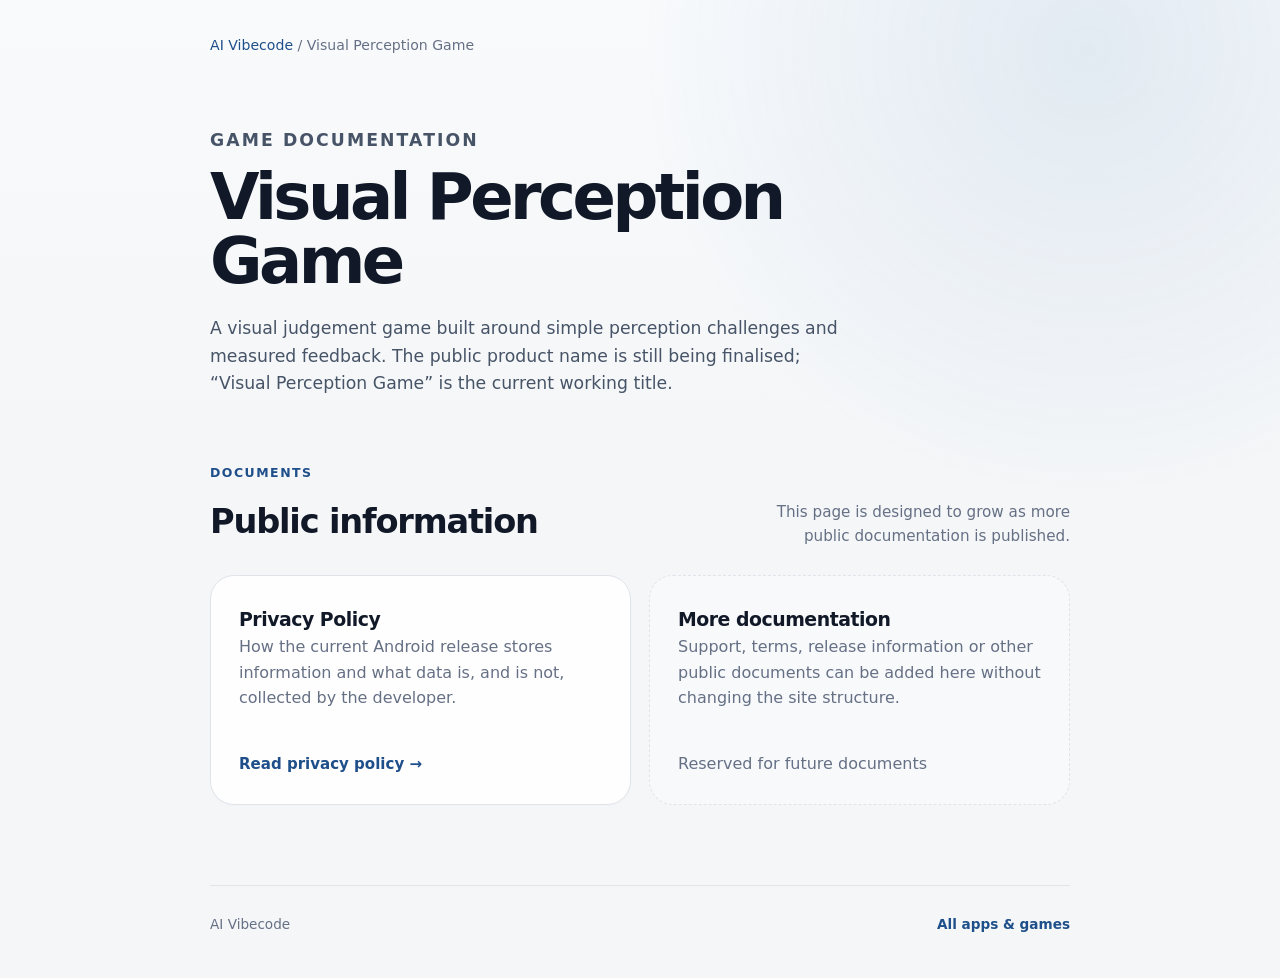
==== apps/visual-perception-game/index.html @ 9c9b0a5e "Build AI Vibecode public docs site for GitHub Pages" ====
<!doctype html>
<html lang="en">
  <head>
    <meta charset="utf-8" />
    <meta name="viewport" content="width=device-width, initial-scale=1" />
    <meta name="description" content="Public documentation for Visual Perception Game, a working-title AI Vibecode project." />
    <meta name="theme-color" content="#0f172a" />
    <title>Visual Perception Game — AI Vibecode</title>
    <link rel="stylesheet" href="../../styles.css" />
  </head>
  <body>
    <div class="content-shell">
      <nav class="breadcrumbs" aria-label="Breadcrumb">
        <a href="../../">AI Vibecode</a> <span aria-hidden="true">/</span>
        <span>Visual Perception Game</span>
      </nav>

      <main>
        <section class="product-hero">
          <p class="eyebrow">Game documentation</p>
          <h1>Visual Perception Game</h1>
          <p>
            A visual judgement game built around simple perception challenges and
            measured feedback. The public product name is still being finalised;
            “Visual Perception Game” is the current working title.
          </p>
        </section>

        <section aria-labelledby="documents-title">
          <div class="section-heading">
            <div>
              <p class="eyebrow">Documents</p>
              <h2 id="documents-title">Public information</h2>
            </div>
            <p class="section-note">
              This page is designed to grow as more public documentation is published.
            </p>
          </div>

          <div class="doc-grid">
            <a class="doc-card" href="./privacy-policy.html">
              <div class="doc-card-body">
                <h3>Privacy Policy</h3>
                <p>
                  How the current Android release stores information and what data
                  is, and is not, collected by the developer.
                </p>
              </div>
              <span class="card-link">Read privacy policy <span aria-hidden="true">→</span></span>
            </a>

            <div class="doc-card placeholder" aria-label="Future documentation placeholder">
              <div class="doc-card-body">
                <h3>More documentation</h3>
                <p>
                  Support, terms, release information or other public documents can
                  be added here without changing the site structure.
                </p>
              </div>
              <span class="muted">Reserved for future documents</span>
            </div>
          </div>
        </section>
      </main>

      <footer>
        <span>AI Vibecode</span>
        <a class="text-link" href="../../">All apps &amp; games</a>
      </footer>
    </div>
  </body>
</html>
---- styles.css ----
:root {
  color-scheme: light;
  --page: #f4f6f8;
  --surface: #ffffff;
  --surface-soft: #f8fafc;
  --ink: #111827;
  --muted: #667085;
  --rule: #dfe4ea;
  --brand: #1f4f8a;
  --brand-deep: #14365f;
  --brand-soft: #eaf1f8;
  --accent: #2e6ea8;
  --shadow: 0 18px 48px rgba(15, 23, 42, 0.08);
  --radius-lg: 24px;
  --radius-md: 16px;
  --radius-sm: 10px;
}

* {
  box-sizing: border-box;
}

html {
  min-height: 100%;
  background: var(--page);
}

body {
  margin: 0;
  min-height: 100vh;
  color: var(--ink);
  background:
    radial-gradient(circle at 85% 5%, rgba(46, 110, 168, 0.11), transparent 28rem),
    linear-gradient(180deg, #f8fafc 0, var(--page) 28rem);
  font-family:
    Inter, ui-sans-serif, system-ui, -apple-system, BlinkMacSystemFont, "Segoe UI",
    sans-serif;
  line-height: 1.6;
  -webkit-font-smoothing: antialiased;
}

a {
  color: inherit;
}

.site-shell {
  width: min(1120px, calc(100% - 40px));
  margin: 0 auto;
}

.topbar {
  min-height: 76px;
  display: flex;
  align-items: center;
  justify-content: space-between;
  gap: 24px;
  border-bottom: 1px solid rgba(17, 24, 39, 0.08);
}

.brand {
  display: inline-flex;
  align-items: center;
  gap: 11px;
  color: var(--ink);
  text-decoration: none;
  font-size: 0.98rem;
  font-weight: 720;
  letter-spacing: -0.015em;
}

.brand-mark {
  width: 34px;
  height: 34px;
  display: grid;
  place-items: center;
  border-radius: 10px;
  color: #ffffff;
  background: linear-gradient(145deg, var(--brand), var(--brand-deep));
  box-shadow: 0 8px 20px rgba(31, 79, 138, 0.2);
  font-size: 0.72rem;
  font-weight: 800;
  letter-spacing: 0.02em;
}

.topbar-label,
.breadcrumbs,
.section-note,
.meta,
.muted {
  color: var(--muted);
}

.topbar-label {
  font-size: 0.9rem;
}

.hero {
  padding: 108px 0 72px;
  max-width: 770px;
}

.eyebrow {
  margin: 0 0 12px;
  color: var(--brand);
  font-size: 0.78rem;
  font-weight: 800;
  letter-spacing: 0.12em;
  text-transform: uppercase;
}

h1,
h2,
h3,
p {
  margin-top: 0;
}

h1 {
  max-width: 760px;
  margin-bottom: 22px;
  font-size: clamp(2.6rem, 6vw, 5.25rem);
  line-height: 0.99;
  letter-spacing: -0.055em;
  font-weight: 760;
}

.hero-copy {
  max-width: 660px;
  margin-bottom: 0;
  color: #475467;
  font-size: clamp(1.08rem, 2vw, 1.3rem);
}

.section {
  padding: 24px 0 92px;
}

.section-heading {
  display: flex;
  align-items: end;
  justify-content: space-between;
  gap: 30px;
  margin-bottom: 26px;
}

.section-heading h2 {
  margin: 0;
  font-size: clamp(1.6rem, 3vw, 2.1rem);
  letter-spacing: -0.035em;
}

.section-note {
  max-width: 310px;
  margin: 0;
  font-size: 0.95rem;
  text-align: right;
}

.card-grid,
.doc-grid {
  display: grid;
  grid-template-columns: repeat(2, minmax(0, 1fr));
  gap: 18px;
}

.product-card,
.doc-card {
  position: relative;
  display: flex;
  gap: 22px;
  padding: 28px;
  border: 1px solid var(--rule);
  border-radius: var(--radius-lg);
  background: rgba(255, 255, 255, 0.92);
  text-decoration: none;
  box-shadow: 0 1px 2px rgba(15, 23, 42, 0.02);
  transition:
    transform 170ms ease,
    box-shadow 170ms ease,
    border-color 170ms ease;
}

.product-card:hover,
.doc-card:hover {
  transform: translateY(-2px);
  border-color: #c9d4df;
  box-shadow: var(--shadow);
}

.product-card:focus-visible,
.doc-card:focus-visible,
.brand:focus-visible,
.text-link:focus-visible {
  outline: 3px solid rgba(46, 110, 168, 0.28);
  outline-offset: 4px;
}

.product-icon {
  flex: 0 0 68px;
  width: 68px;
  height: 68px;
  position: relative;
  display: grid;
  place-items: center;
  overflow: hidden;
  border-radius: 18px;
  background: var(--brand-soft);
}

.target-ring {
  width: 37px;
  height: 37px;
  border: 2px solid var(--brand);
  border-radius: 50%;
}

.target-dot {
  position: absolute;
  z-index: 1;
  width: 8px;
  height: 8px;
  border-radius: 50%;
  background: var(--brand);
  transform: translate(5px, -4px);
}

.product-card-body,
.doc-card-body {
  min-width: 0;
}

.card-title-row {
  display: flex;
  align-items: center;
  flex-wrap: wrap;
  gap: 10px;
  margin-bottom: 8px;
}

.card-title-row h3,
.doc-card h3 {
  margin: 0;
  font-size: 1.18rem;
  letter-spacing: -0.025em;
}

.product-card p,
.doc-card p {
  margin-bottom: 18px;
  color: var(--muted);
}

.status-pill {
  display: inline-flex;
  align-items: center;
  min-height: 24px;
  padding: 3px 9px;
  border-radius: 999px;
  color: var(--brand-deep);
  background: var(--brand-soft);
  font-size: 0.72rem;
  font-weight: 750;
}

.card-link,
.text-link {
  color: var(--brand);
  font-weight: 700;
  text-decoration: none;
}

.card-link {
  font-size: 0.94rem;
}

footer {
  display: flex;
  justify-content: space-between;
  gap: 24px;
  padding: 28px 0 42px;
  border-top: 1px solid rgba(17, 24, 39, 0.08);
  color: var(--muted);
  font-size: 0.85rem;
}

/* Product/document pages */
.content-shell {
  width: min(860px, calc(100% - 40px));
  margin: 0 auto;
}

.breadcrumbs {
  padding: 34px 0 0;
  font-size: 0.88rem;
}

.breadcrumbs a {
  color: var(--brand);
  text-decoration: none;
}

.product-hero {
  padding: 70px 0 48px;
}

.product-hero h1,
.document h1 {
  font-size: clamp(2.3rem, 5vw, 4rem);
}

.product-hero p {
  max-width: 640px;
  color: #475467;
  font-size: 1.08rem;
}

.doc-grid {
  grid-template-columns: repeat(2, minmax(0, 1fr));
  padding-bottom: 80px;
}

.doc-card {
  min-height: 180px;
  flex-direction: column;
  justify-content: space-between;
}

.doc-card.placeholder {
  pointer-events: none;
  border-style: dashed;
  background: rgba(248, 250, 252, 0.72);
  box-shadow: none;
}

.document {
  margin: 48px 0 80px;
  padding: clamp(26px, 5vw, 54px);
  border: 1px solid var(--rule);
  border-radius: var(--radius-lg);
  background: var(--surface);
  box-shadow: 0 1px 2px rgba(15, 23, 42, 0.03);
}

.document h1 {
  margin-bottom: 12px;
  line-height: 1.04;
}

.document h2 {
  margin: 38px 0 10px;
  font-size: 1.23rem;
  letter-spacing: -0.025em;
}

.document p,
.document li {
  color: #344054;
}

.document code {
  padding: 2px 6px;
  border-radius: 6px;
  background: #f2f4f7;
  color: #1d2939;
  font-family: ui-monospace, SFMono-Regular, Menlo, Consolas, monospace;
  font-size: 0.9em;
}

.document .meta {
  margin-bottom: 28px;
  padding-bottom: 22px;
  border-bottom: 1px solid var(--rule);
  font-size: 0.92rem;
}

.notice {
  margin: 28px 0;
  padding: 17px 18px;
  border-left: 3px solid var(--brand);
  border-radius: 0 var(--radius-sm) var(--radius-sm) 0;
  background: var(--brand-soft);
  color: #344054;
}

@media (max-width: 760px) {
  .site-shell,
  .content-shell {
    width: min(100% - 28px, 1120px);
  }

  .hero {
    padding: 76px 0 58px;
  }

  .section-heading,
  footer {
    align-items: flex-start;
    flex-direction: column;
  }

  .section-note {
    text-align: left;
  }

  .card-grid,
  .doc-grid {
    grid-template-columns: 1fr;
  }

  .product-card {
    padding: 22px;
  }

  .topbar-label {
    display: none;
  }
}

@media (prefers-reduced-motion: reduce) {
  *,
  *::before,
  *::after {
    scroll-behavior: auto !important;
    transition-duration: 0.01ms !important;
  }
}
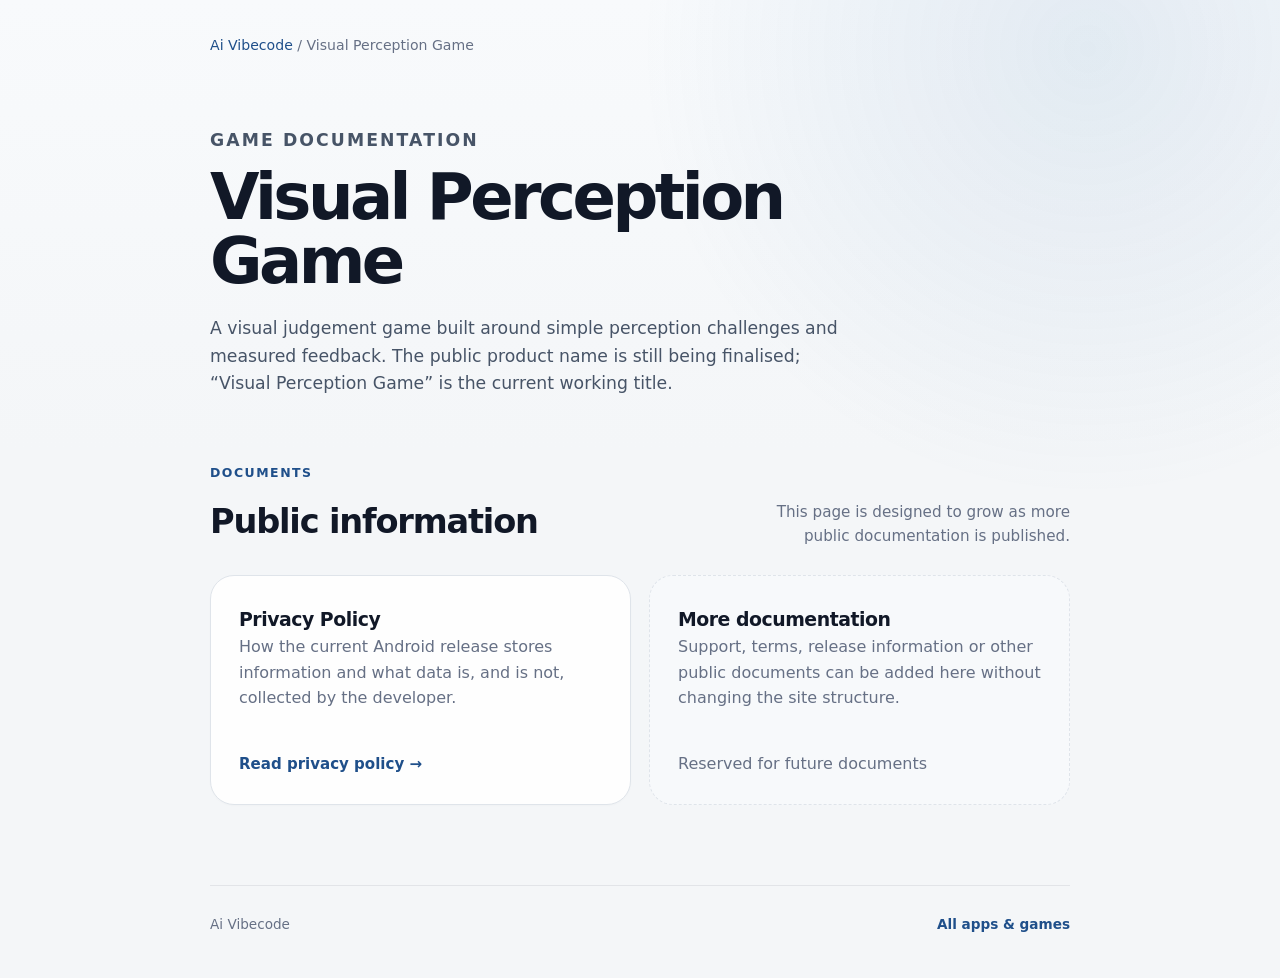
==== commit 1c550e87: "Use Ai Vibecode branding across public docs" ====
--- a/apps/visual-perception-game/index.html
+++ b/apps/visual-perception-game/index.html
@@ -3,15 +3,15 @@
   <head>
     <meta charset="utf-8" />
     <meta name="viewport" content="width=device-width, initial-scale=1" />
-    <meta name="description" content="Public documentation for Visual Perception Game, a working-title AI Vibecode project." />
+    <meta name="description" content="Public documentation for Visual Perception Game, a working-title Ai Vibecode project." />
     <meta name="theme-color" content="#0f172a" />
-    <title>Visual Perception Game — AI Vibecode</title>
+    <title>Visual Perception Game — Ai Vibecode</title>
     <link rel="stylesheet" href="../../styles.css" />
   </head>
   <body>
     <div class="content-shell">
       <nav class="breadcrumbs" aria-label="Breadcrumb">
-        <a href="../../">AI Vibecode</a> <span aria-hidden="true">/</span>
+        <a href="../../">Ai Vibecode</a> <span aria-hidden="true">/</span>
         <span>Visual Perception Game</span>
       </nav>
 
@@ -64,7 +64,7 @@
       </main>
 
       <footer>
-        <span>AI Vibecode</span>
+        <span>Ai Vibecode</span>
         <a class="text-link" href="../../">All apps &amp; games</a>
       </footer>
     </div>
